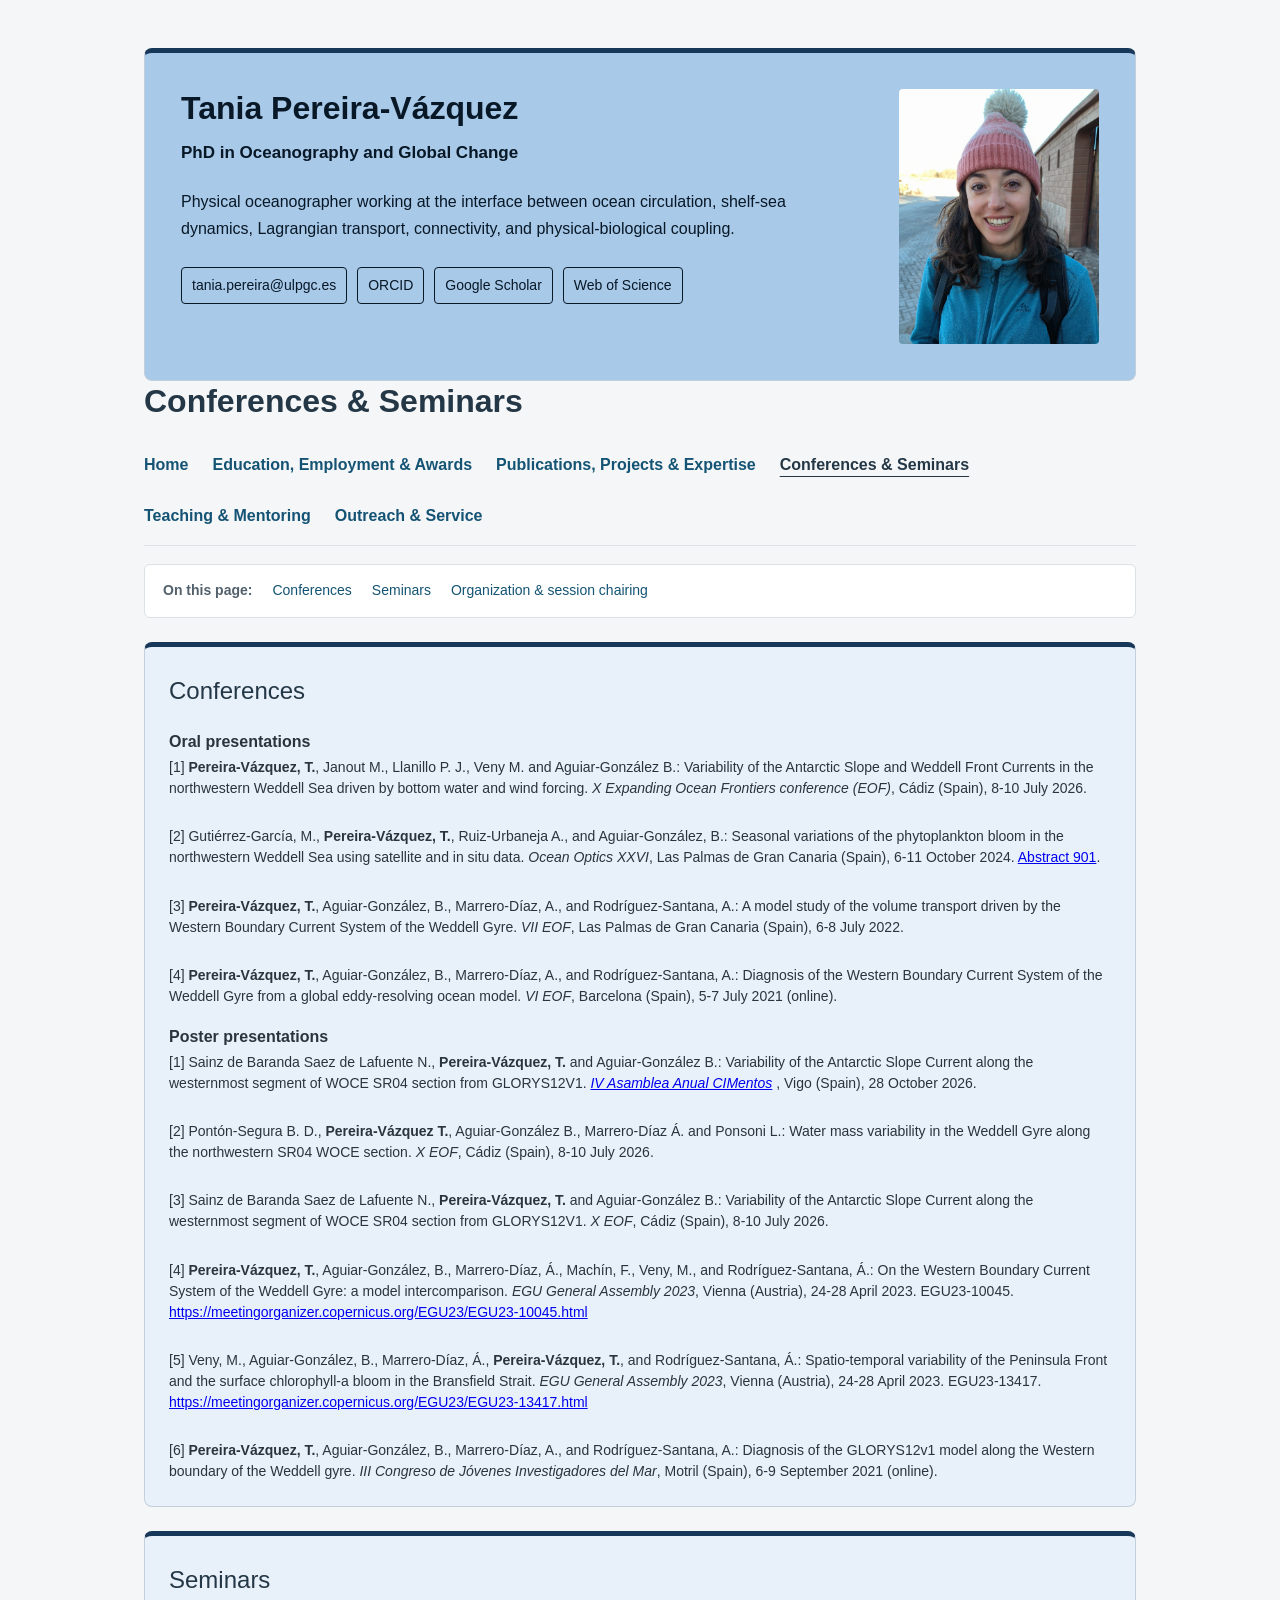
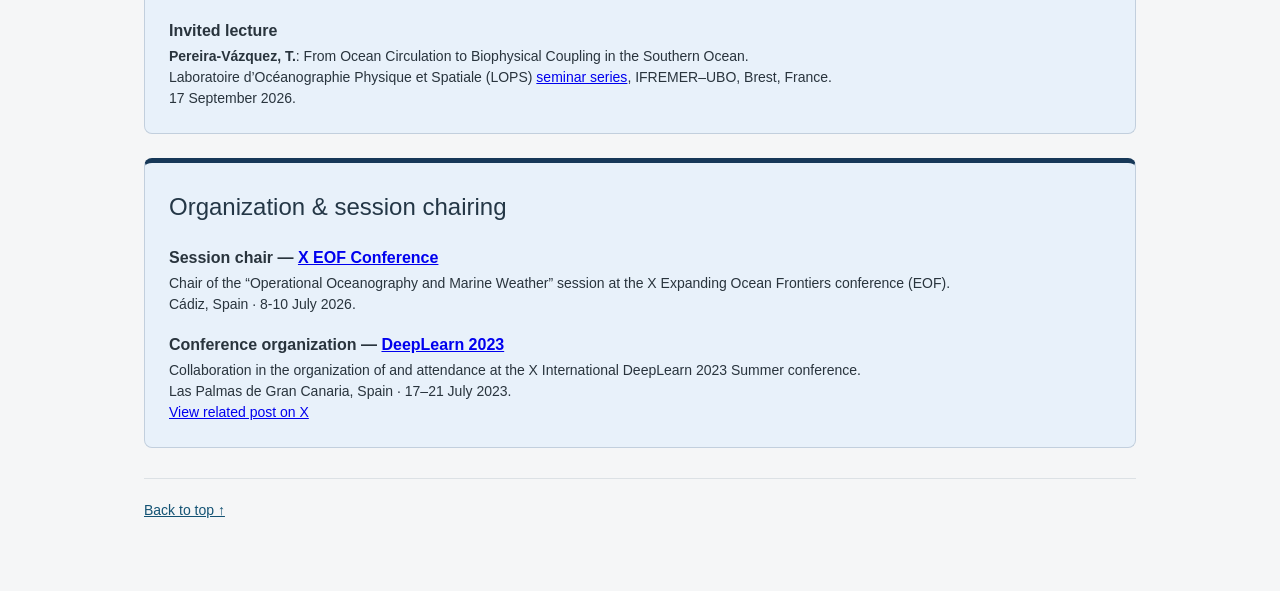
==== conferences.html @ 724df9e7 "Update conferences.html" ====
<!DOCTYPE html>
<html lang="en">
<head>
  <meta charset="UTF-8">
  <meta name="viewport" content="width=device-width, initial-scale=1">
  <title>Conferences &amp; Seminars | Tania Pereira-Vázquez</title>
  <link rel="stylesheet" href="style.css?v=11">
</head>

<body>
     <header class="profile-card" id="top">
    <div class="profile-info">
      <h1>Tania Pereira-Vázquez</h1>

      <p class="profile-title">
        PhD in Oceanography and Global Change
      </p>

      <p class="profile-description">
Physical oceanographer working at the interface between ocean circulation, 
        shelf-sea dynamics, Lagrangian transport, connectivity, and 
        physical-biological coupling.
      </p>

      <div class="profile-links">
        <a href="mailto:tania.pereira@ulpgc.es">
          tania.pereira@ulpgc.es
        </a>

        <a href="https://orcid.org/0000-0002-0922-5340">
          ORCID
        </a>

        <a href="https://scholar.google.com/citations?user=zgnxERMAAAAJ&amp;hl=es">
          Google Scholar
        </a>

        <a href="https://www.webofscience.com/wos/author/record/JVN-6573-2024">
          Web of Science
        </a>
      </div>
    </div>

    <img
      class="profile-photo"
      src="Foto_eu_Atacama_2.jpeg"
      alt="Tania Pereira-Vázquez"
    >
  </header>
  <header class="page-heading">
  
    <h1>Conferences &amp; Seminars</h1>
  </header>

  <nav class="site-nav" aria-label="Main navigation">
    <a href="index.html">Home</a>
    <a href="education.html">Education, Employment &amp; Awards</a>
    <a href="research.html">Publications, Projects &amp; Expertise</a>
    <a href="conferences.html" aria-current="page">
      Conferences &amp; Seminars
    </a>
    <a href="teaching.html">Teaching &amp; Mentoring</a>
    <a href="outreach.html">Outreach &amp; Service</a>
  </nav>

  <nav class="page-index" aria-label="On this page">
    <span>On this page:</span>
    <a href="#conferences">Conferences</a>
    <a href="#seminars">Seminars</a>
    <a href="#organization">Organization &amp; session chairing</a>
  </nav>

  <main>
<section id="conferences" class="section-card">
  <h2>Conferences</h2>

  <h3>Oral presentations</h3>

  <p>
    [1] <strong>Pereira-Vázquez, T.</strong>, Janout M.,
    Llanillo P. J., Veny M. and Aguiar-González B.:
    Variability of the Antarctic Slope and Weddell Front
    Currents in the northwestern Weddell Sea driven by
    bottom water and wind forcing.
    <em>X Expanding Ocean Frontiers conference (EOF)</em>,
    Cádiz (Spain), 8-10 July 2026.
  </p>

  <br>

  <p>
    [2] Gutiérrez-García, M.,
    <strong>Pereira-Vázquez, T.</strong>, Ruiz-Urbaneja A.,
    and Aguiar-González, B.:
    Seasonal variations of the phytoplankton bloom in the
    northwestern Weddell Sea using satellite and in situ data.
    <em>Ocean Optics XXVI</em>,
    Las Palmas de Gran Canaria (Spain), 6-11 October 2024.
    <a
      href="https://2024.oceanopticsconference.org/abstract-gutierrez-garcia/"
      target="_blank"
      rel="noopener noreferrer"
    >Abstract 901</a>.
  </p>

  <br>

  <p>
    [3] <strong>Pereira-Vázquez, T.</strong>,
    Aguiar-González, B., Marrero-Díaz, A.,
    and Rodríguez-Santana, A.:
    A model study of the volume transport driven by the
    Western Boundary Current System of the Weddell Gyre.
    <em>VII EOF</em>,
    Las Palmas de Gran Canaria (Spain), 6-8 July 2022.
  </p>

  <br>

  <p>
    [4] <strong>Pereira-Vázquez, T.</strong>,
    Aguiar-González, B., Marrero-Díaz, A.,
    and Rodríguez-Santana, A.:
    Diagnosis of the Western Boundary Current System of the
    Weddell Gyre from a global eddy-resolving ocean model.
    <em>VI EOF</em>, Barcelona (Spain), 5-7 July 2021 (online).
  </p>

  <h3>Poster presentations</h3>

  <p>
  [1] Sainz de Baranda Saez de Lafuente N.,
  <strong>Pereira-Vázquez, T.</strong>
  and Aguiar-González B.:
  Variability of the Antarctic Slope Current along the
  westernmost segment of WOCE SR04 section from GLORYS12V1.
  <em>
    <a
      href="https://cim.uvigo.gal/es/2026/10/iv-asamblea-anual-cimentos/"
      target="_blank"
      rel="noopener noreferrer"
    >IV Asamblea Anual CIMentos</a>
  </em>, Vigo (Spain), 28 October 2026.
</p>

<br>
  <p>
    [2] Pontón-Segura B. D.,
    <strong>Pereira-Vázquez T.</strong>,
    Aguiar-González B., Marrero-Díaz Á. and Ponsoni L.:
    Water mass variability in the Weddell Gyre along the
    northwestern SR04 WOCE section.
    <em>X EOF</em>, Cádiz (Spain), 8-10 July 2026.
  </p>

  <br>

  <p>
    [3] Sainz de Baranda Saez de Lafuente N.,
    <strong>Pereira-Vázquez, T.</strong>
    and Aguiar-González B.:
    Variability of the Antarctic Slope Current along the
    westernmost segment of WOCE SR04 section from GLORYS12V1.
    <em>X EOF</em>, Cádiz (Spain), 8-10 July 2026.
  </p>

  <br>

  <p>
    [4] <strong>Pereira-Vázquez, T.</strong>,
    Aguiar-González, B., Marrero-Díaz, Á., Machín, F.,
    Veny, M., and Rodríguez-Santana, Á.:
    On the Western Boundary Current System of the Weddell
    Gyre: a model intercomparison.
    <em>EGU General Assembly 2023</em>,
    Vienna (Austria), 24-28 April 2023. EGU23-10045.<br>
    <a
      href="https://meetingorganizer.copernicus.org/EGU23/EGU23-10045.html"
      target="_blank"
      rel="noopener noreferrer"
    >https://meetingorganizer.copernicus.org/EGU23/EGU23-10045.html</a>
  </p>

  <br>

  <p>
    [5] Veny, M., Aguiar-González, B., Marrero-Díaz, Á.,
    <strong>Pereira-Vázquez, T.</strong>,
    and Rodríguez-Santana, Á.:
    Spatio-temporal variability of the Peninsula Front and
    the surface chlorophyll-a bloom in the Bransfield Strait.
    <em>EGU General Assembly 2023</em>,
    Vienna (Austria), 24-28 April 2023. EGU23-13417.<br>
    <a
      href="https://meetingorganizer.copernicus.org/EGU23/EGU23-13417.html"
      target="_blank"
      rel="noopener noreferrer"
    >https://meetingorganizer.copernicus.org/EGU23/EGU23-13417.html</a>
  </p>

  <br>

  <p>
    [6] <strong>Pereira-Vázquez, T.</strong>,
    Aguiar-González, B., Marrero-Díaz, A.,
    and Rodríguez-Santana, A.:
    Diagnosis of the GLORYS12v1 model along the Western
    boundary of the Weddell gyre.
    <em>III Congreso de Jóvenes Investigadores del Mar</em>,
    Motril (Spain), 6-9 September 2021 (online).
  </p>
</section>

<section id="seminars" class="section-card">
  <h2>Seminars</h2>

  <h3>Invited lecture</h3>

  <p>
    <strong>Pereira-Vázquez, T.</strong>:
    From Ocean Circulation to Biophysical Coupling
    in the Southern Ocean.<br>
    Laboratoire d’Océanographie Physique et Spatiale
    (LOPS) <a href="https://www.umr-lops.fr/seminars/"
    target="_blank"
    rel="noopener noreferrer">seminar series</a>, IFREMER–UBO,
    Brest, France.<br>
    17 September 2026.
  </p>
</section>

<section id="organization" class="section-card">
  <h2>Organization &amp; session chairing</h2>

 <h3>
  Session chair —
  <a href="https://ismscadiz.es/eof"
     target="_blank"
     rel="noopener noreferrer">X EOF Conference</a>
</h3>
  <p>
    Chair of the “Operational Oceanography and Marine Weather”
    session at the X Expanding Ocean Frontiers conference (EOF).<br>
    Cádiz, Spain · 8-10 July 2026.
  </p>

  <h3>
  Conference organization —
  <a href="https://deeplearn.irdta.eu/2023su/"
     target="_blank"
     rel="noopener noreferrer">DeepLearn 2023</a>
</h3>
<p>
  Collaboration in the organization of and attendance at
  the X International DeepLearn 2023 Summer conference.<br>
  Las Palmas de Gran Canaria, Spain · 17–21 July 2023.<br>
  <a
    href="https://x.com/taniapvz28/status/1681241855101480960"
    target="_blank"
    rel="noopener noreferrer"
  >View related post on X</a>
</p>
</section>
  </main>

  <footer class="site-footer">
    <a href="#top">Back to top ↑</a>
  </footer>
</body>
</html>
---- style.css ----
* {
  box-sizing: border-box;
}

body {
  font-family: Arial, sans-serif;
  max-width: 1040px;
  margin: 48px auto;
  padding: 0 24px;
  line-height: 1.7;
  color: #29343d;
  background-color: #f5f6f7;
}

.profile-card {
  display: flex;
  align-items: flex-start;
  gap: 40px;
  padding: 36px;
  background-color: #ffffff;
  border: 1px solid #dce1e5;
  border-radius: 8px;
}

.profile-info {
  flex: 1;
  min-width: 0;
}

.profile-card h1 {
  margin: 0 0 12px;
  font-size: 32px;
  line-height: 1.2;
  font-weight: 600;
  color: #243746;
}

.profile-title {
  margin: 0 0 20px;
  font-size: 17px;
  font-weight: 600;
  color: #52616c;
}

.profile-description {
  margin: 0 0 24px;
  font-size: 16px;
}

.profile-photo {
  display: block;
  flex-shrink: 0;
  width: 200px;
  max-width: 100%;
  height: auto;
  border-radius: 4px;
}

.profile-links {
  display: flex;
  flex-wrap: wrap;
  gap: 10px;
}

.profile-links a {
  padding: 6px 10px;
  border: 1px solid #dce1e5;
  border-radius: 4px;
  font-size: 14px;
  color: #145374;
  text-decoration: none;
  overflow-wrap: anywhere;
}

.profile-links a:hover,
.profile-links a:focus-visible {
  background-color: #eef4f7;
  border-color: #145374;
  text-decoration: underline;
}

.site-nav {
  display: flex;
  flex-wrap: wrap;
  gap: 24px;
  margin-top: 28px;
  padding-bottom: 16px;
  border-bottom: 1px solid #dce1e5;
}

.site-nav a {
  color: #145374;
  text-decoration: none;
  font-weight: 600;
}

.site-nav a:hover,
.site-nav a:focus-visible {
  text-decoration: underline;
}

section {
  padding: 30px 0;
}

section h2 {
  margin-top: 0;
  color: #243746;
  font-weight: 500;
}

@media (max-width: 700px) {
  .profile-card {
    flex-direction: column;
    gap: 24px;
    padding: 24px;
  }

  .profile-card h1 {
    font-size: 28px;
  }
}

.site-nav a[aria-current="page"] {
  color: #243746;
  text-decoration: underline;
  text-underline-offset: 6px;
}

.page-index {
  display: flex;
  flex-wrap: wrap;
  align-items: center;
  gap: 10px 20px;
  margin-top: 18px;
  padding: 14px 18px;
  background-color: #ffffff;
  border: 1px solid #dce1e5;
  border-radius: 6px;
  font-size: 14px;
}

.page-index span {
  color: #52616c;
  font-weight: 600;
}

.page-index a {
  color: #145374;
  text-decoration: none;
}

.page-index a:hover,
.page-index a:focus-visible {
  text-decoration: underline;
}

section[id] {
  scroll-margin-top: 24px;
}

.site-name {
  margin: 0 0 12px;
  font-size: 16px;
}

.site-name a {
  color: #52616c;
  text-decoration: none;
}

.site-name a:hover,
.site-name a:focus-visible {
  text-decoration: underline;
}

.page-heading h1 {
  margin: 0;
  color: #243746;
  font-size: 32px;
  line-height: 1.3;
  font-weight: 600;
}

.site-footer {
  margin-top: 30px;
  padding: 20px 0;
  border-top: 1px solid #dce1e5;
  font-size: 14px;
}

.site-footer a {
  color: #145374;
}


.section-card h3 {
  font-size: 16px;
  margin-top: 16px;
  margin-bottom: 2px;
}

.section-card p {
  font-size: 14px;
  line-height: 1.5;
  margin-top: 0;
  margin-bottom: 0;
}

@media (max-width: 600px) {
  .section-card {
    padding: 18px;
  }
}

.section-card {
  margin-top: 24px;
  padding: 24px;
  background-color: #ffffff;
  border: 1px solid #dce1e5;
  border-radius: 8px;
}

.section-card h2 {
  margin-top: 0;
  margin-bottom: 16px;
}

/* Colores y borde superior de todas las tarjetas */
.section-card,
.profile-card {
  border: 1px solid #c2cfdd;
  border-top: 5px solid #173858;
  border-radius: 8px;
}

/* Tarjetas de los apartados */
.section-card {
  background-color: #e8f1fa;
}

/* Tarjeta de presentación con fotografía */
.profile-card {
  background-color: #a8c9e8;
  color: #ffffff;
}

.profile-card h1,
.profile-card .profile-title,
.profile-card .profile-description {
  color: #ffffff;
}

/* Enlaces de contacto sobre el fondo azul */
.profile-card .profile-links a {
  color: #ffffff;
  border-color: #ffffff;
  background-color: transparent;
}

.profile-card .profile-links a:hover,
.profile-card .profile-links a:focus-visible {
  color: #173858;
  background-color: #ffffff;
  border-color: #ffffff;
}

@media (max-width: 600px) {
  .section-card {
    padding: 18px;
  }
}

.profile-card,
.profile-card h1,
.profile-card .profile-title,
.profile-card .profile-description {
  color: #081827;
}

.profile-card .profile-links a {
  color: #081827;
  border-color: #081827;
}

.profile-card .profile-links a:hover,
.profile-card .profile-links a:focus-visible {
  color: #081827;
  background-color: #ffffff;
  border-color: #081827;
}
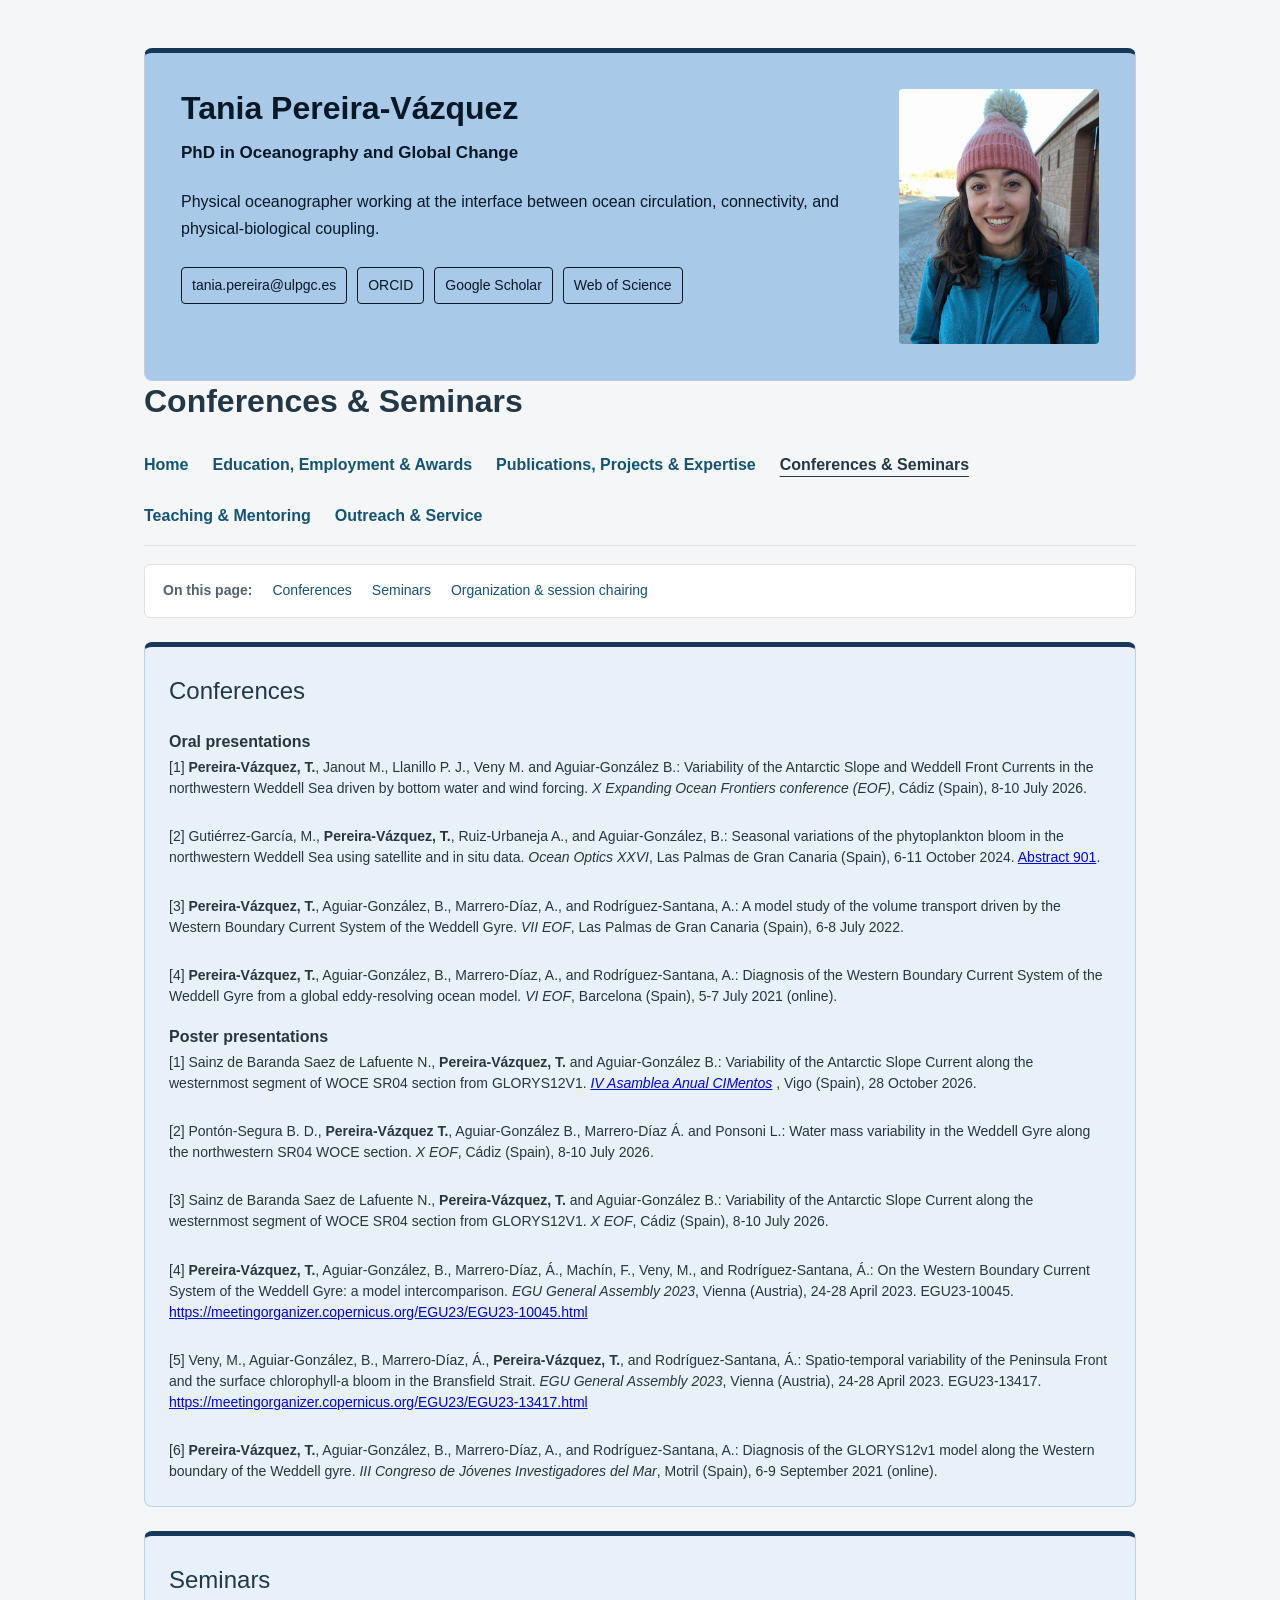
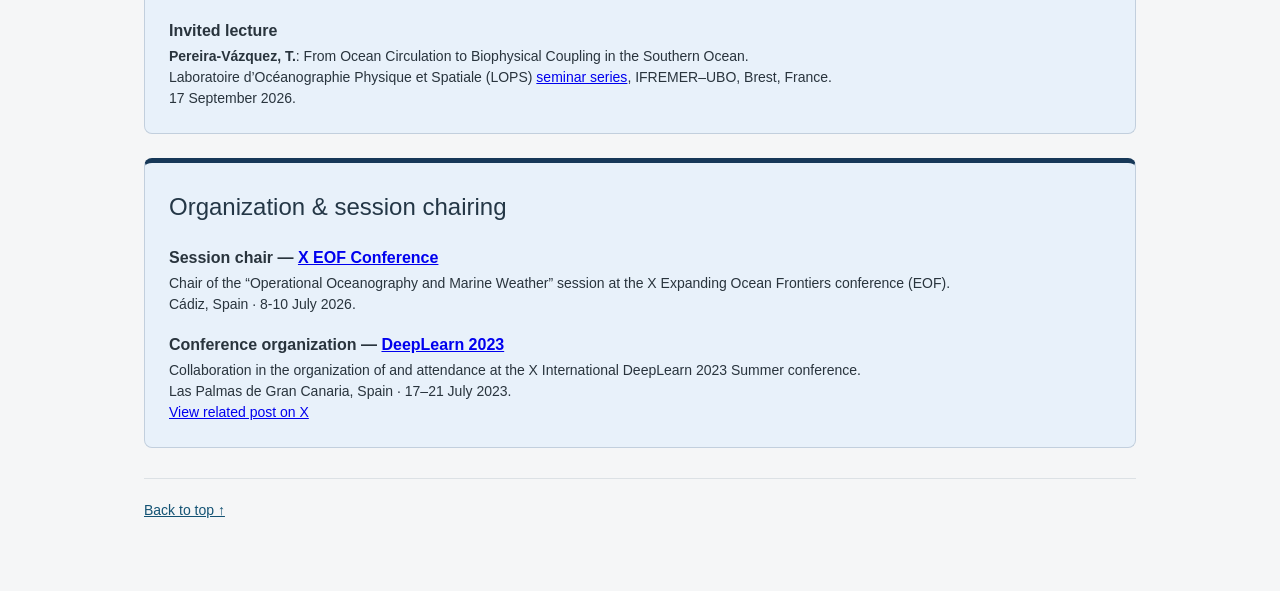
==== commit 758b169f: "Update bio" ====
--- a/conferences.html
+++ b/conferences.html
@@ -18,8 +18,7 @@
 
       <p class="profile-description">
 Physical oceanographer working at the interface between ocean circulation, 
-        shelf-sea dynamics, Lagrangian transport, connectivity, and 
-        physical-biological coupling.
+         connectivity, and physical-biological coupling.
       </p>
 
       <div class="profile-links">
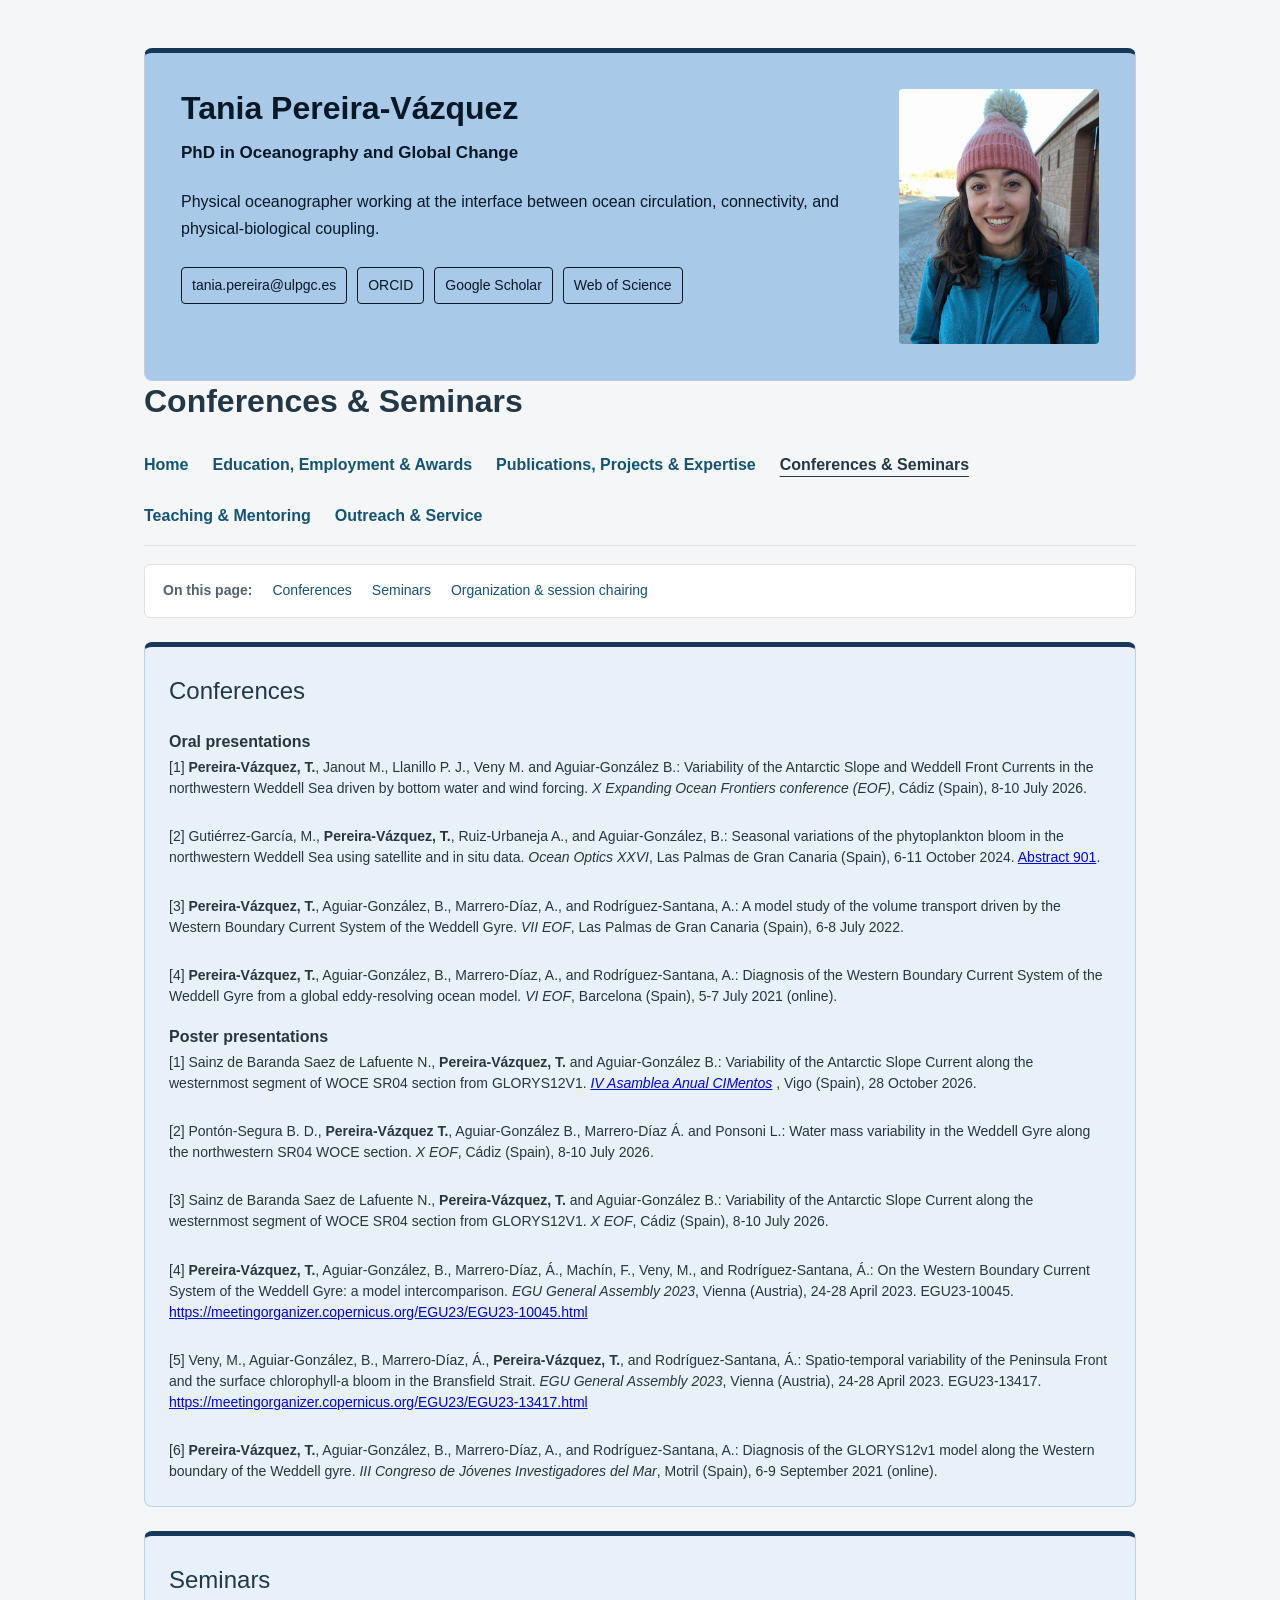
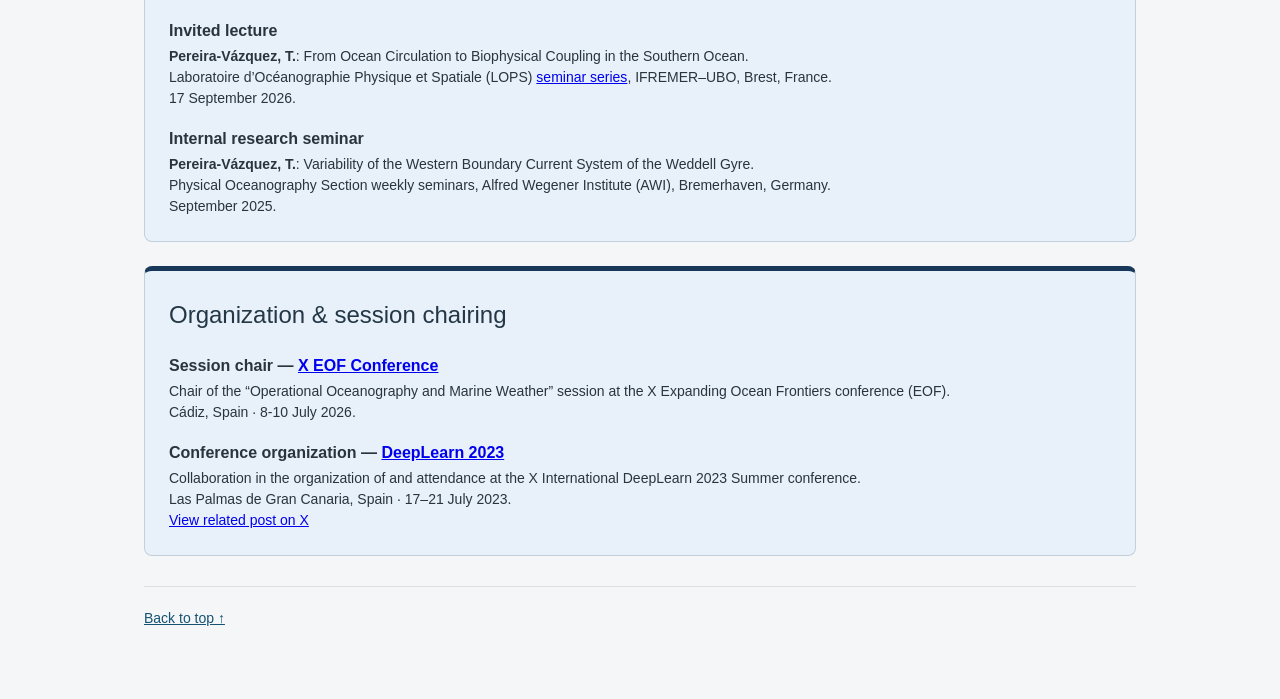
==== commit 09fb57e5: "Update info" ====
--- a/conferences.html
+++ b/conferences.html
@@ -226,6 +226,17 @@
     Brest, France.<br>
     17 September 2026.
   </p>
+
+  <h3>Internal research seminar</h3>
+<p>
+  <strong>Pereira-Vázquez, T.</strong>:
+  Variability of the Western Boundary Current System
+  of the Weddell Gyre.<br>
+  Physical Oceanography Section weekly seminars,
+  Alfred Wegener Institute (AWI),
+  Bremerhaven, Germany.<br>
+  September 2025.
+</p>
 </section>
 
 <section id="organization" class="section-card">
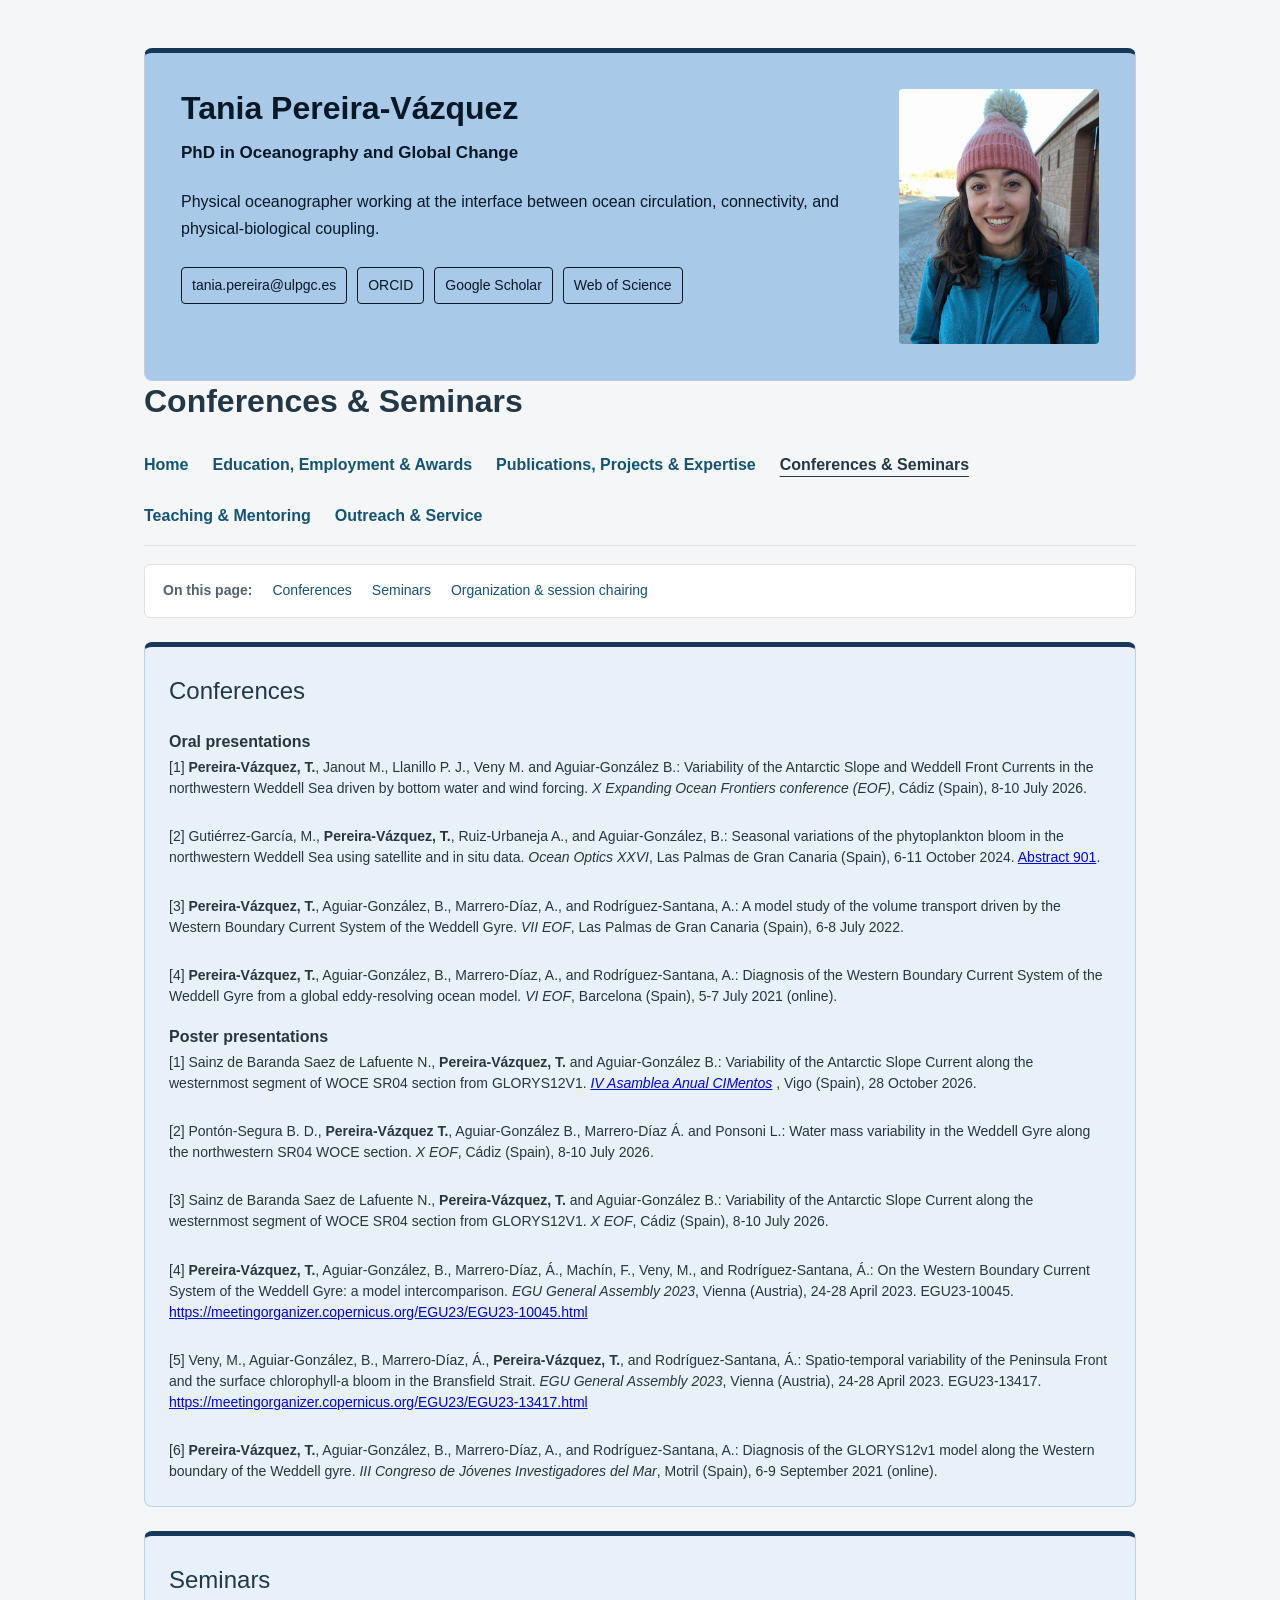
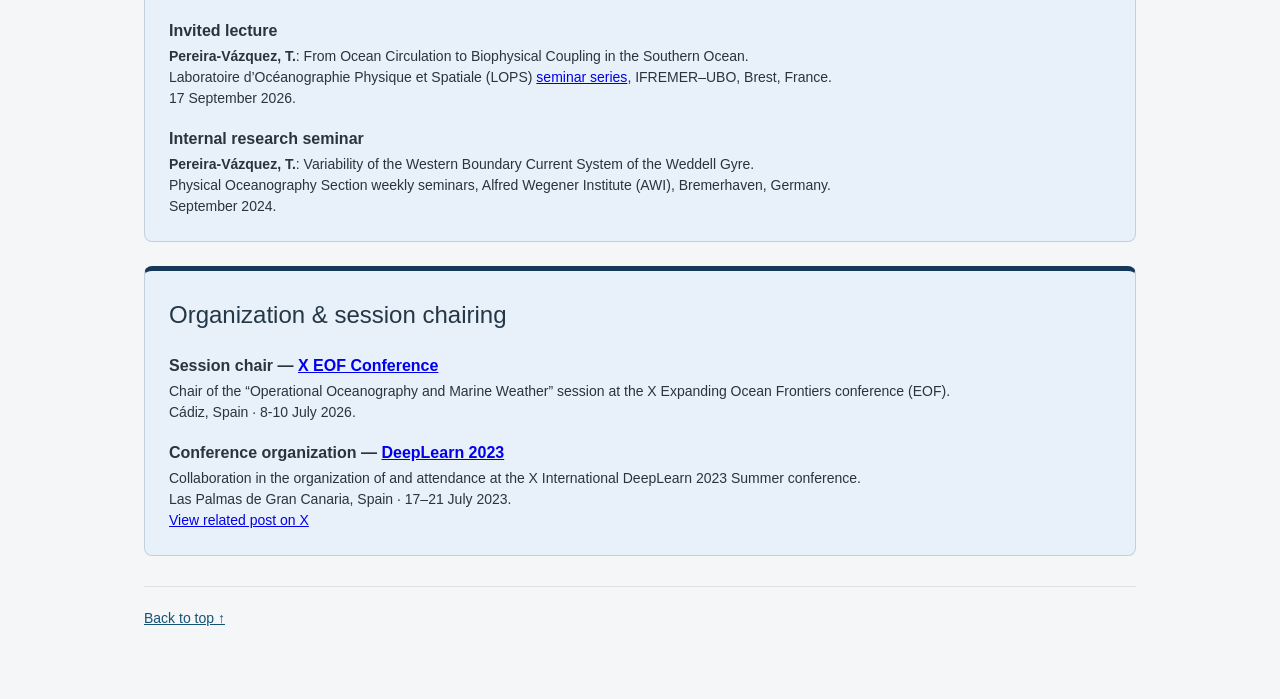
==== commit c37a5079: "Update conferences.html" ====
--- a/conferences.html
+++ b/conferences.html
@@ -235,7 +235,7 @@
   Physical Oceanography Section weekly seminars,
   Alfred Wegener Institute (AWI),
   Bremerhaven, Germany.<br>
-  September 2025.
+  September 2024.
 </p>
 </section>
 
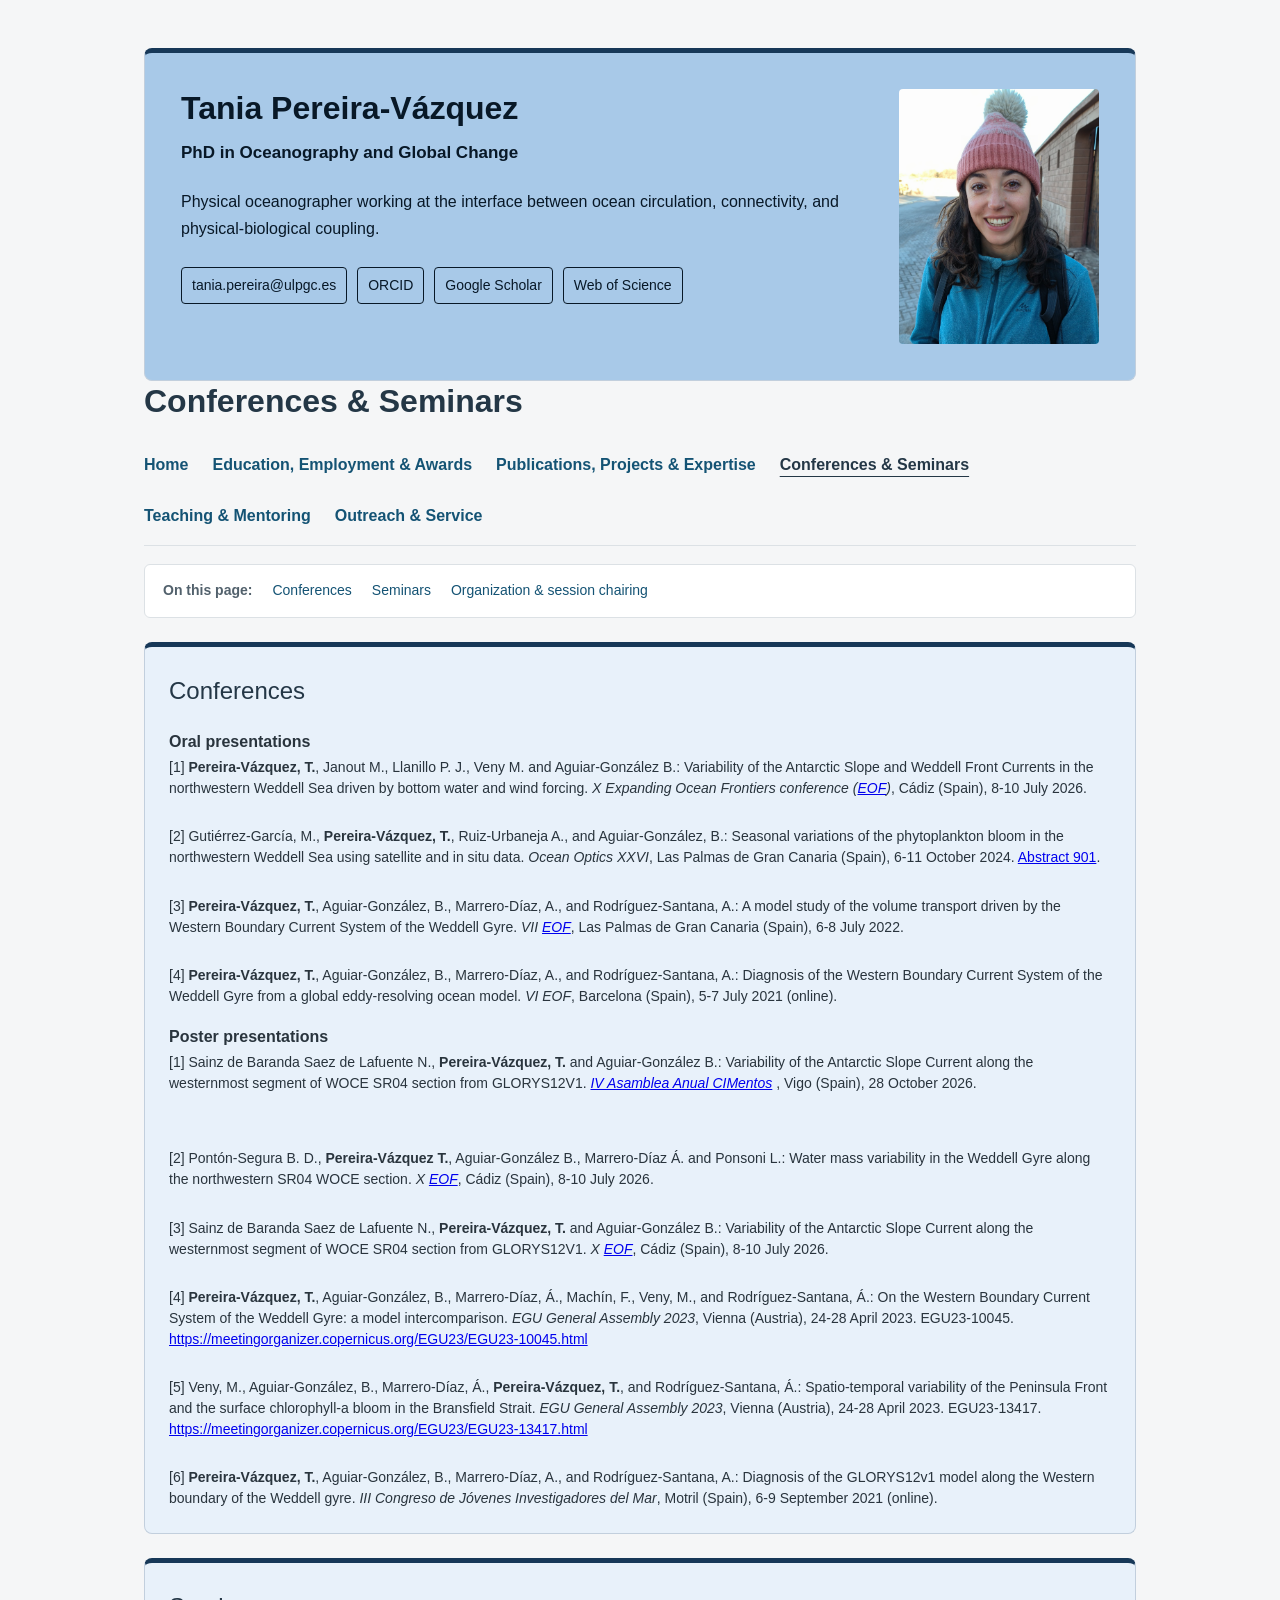
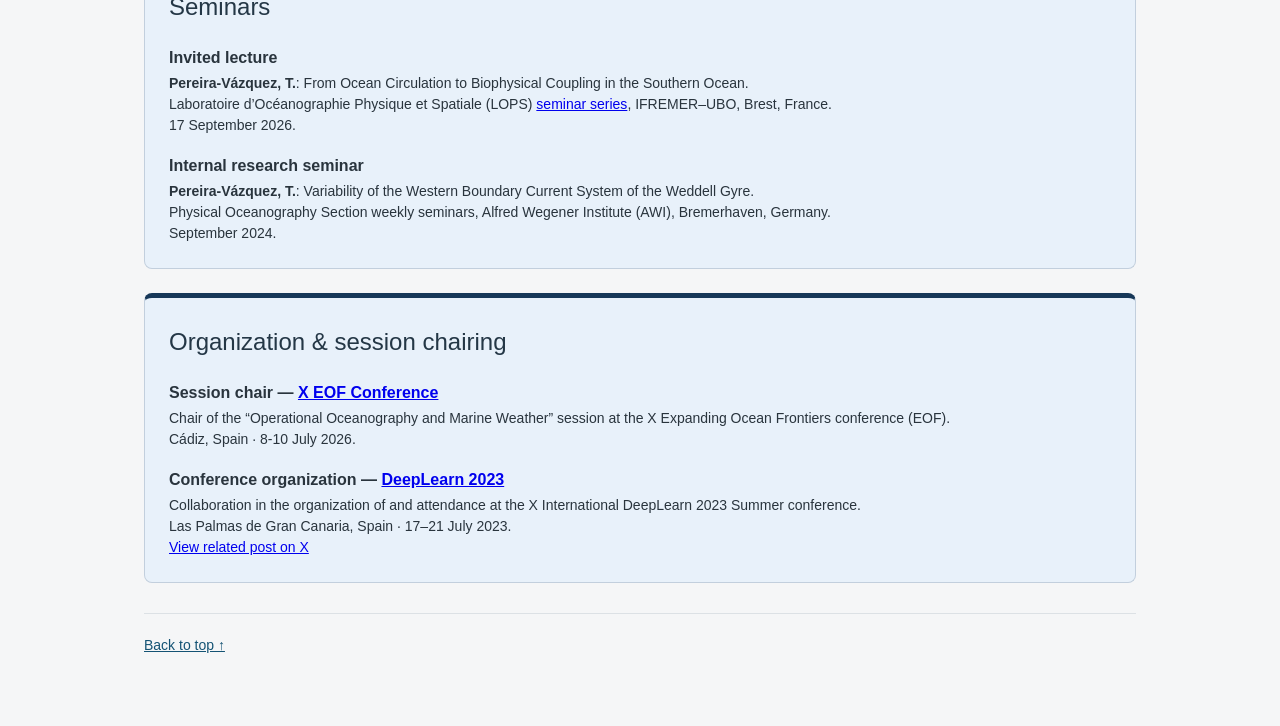
==== commit f335c8d7: "Update conferences links" ====
--- a/conferences.html
+++ b/conferences.html
@@ -76,14 +76,17 @@
   <h3>Oral presentations</h3>
 
   <p>
-    [1] <strong>Pereira-Vázquez, T.</strong>, Janout M.,
-    Llanillo P. J., Veny M. and Aguiar-González B.:
-    Variability of the Antarctic Slope and Weddell Front
-    Currents in the northwestern Weddell Sea driven by
-    bottom water and wind forcing.
-    <em>X Expanding Ocean Frontiers conference (EOF)</em>,
-    Cádiz (Spain), 8-10 July 2026.
-  </p>
+  [1] <strong>Pereira-Vázquez, T.</strong>, Janout M.,
+  Llanillo P. J., Veny M. and Aguiar-González B.:
+  Variability of the Antarctic Slope and Weddell Front
+  Currents in the northwestern Weddell Sea driven by
+  bottom water and wind forcing.
+  <em>X Expanding Ocean Frontiers conference
+    (<a href="https://ismscadiz.es/programa-eof"
+        target="_blank"
+        rel="noopener noreferrer">EOF</a>)</em>,
+  Cádiz (Spain), 8-10 July 2026.
+</p>
 
   <br>
 
@@ -104,15 +107,17 @@
 
   <br>
 
-  <p>
-    [3] <strong>Pereira-Vázquez, T.</strong>,
-    Aguiar-González, B., Marrero-Díaz, A.,
-    and Rodríguez-Santana, A.:
-    A model study of the volume transport driven by the
-    Western Boundary Current System of the Weddell Gyre.
-    <em>VII EOF</em>,
-    Las Palmas de Gran Canaria (Spain), 6-8 July 2022.
-  </p>
+ <p>
+  [3] <strong>Pereira-Vázquez, T.</strong>,
+  Aguiar-González, B., Marrero-Díaz, A.,
+  and Rodríguez-Santana, A.:
+  A model study of the volume transport driven by the
+  Western Boundary Current System of the Weddell Gyre.
+  <em>VII <a href="https://isms-canarias.com/programa-eof"
+             target="_blank"
+             rel="noopener noreferrer">EOF</a></em>,
+  Las Palmas de Gran Canaria (Spain), 6-8 July 2022.
+</p>
 
   <br>
 
@@ -143,26 +148,33 @@
 </p>
 
 <br>
-  <p>
-    [2] Pontón-Segura B. D.,
-    <strong>Pereira-Vázquez T.</strong>,
-    Aguiar-González B., Marrero-Díaz Á. and Ponsoni L.:
-    Water mass variability in the Weddell Gyre along the
-    northwestern SR04 WOCE section.
-    <em>X EOF</em>, Cádiz (Spain), 8-10 July 2026.
-  </p>
-
-  <br>
-
-  <p>
-    [3] Sainz de Baranda Saez de Lafuente N.,
-    <strong>Pereira-Vázquez, T.</strong>
-    and Aguiar-González B.:
-    Variability of the Antarctic Slope Current along the
-    westernmost segment of WOCE SR04 section from GLORYS12V1.
-    <em>X EOF</em>, Cádiz (Spain), 8-10 July 2026.
-  </p>
-
+<br>
+
+<p>
+  [2] Pontón-Segura B. D.,
+  <strong>Pereira-Vázquez T.</strong>,
+  Aguiar-González B., Marrero-Díaz Á. and Ponsoni L.:
+  Water mass variability in the Weddell Gyre along the
+  northwestern SR04 WOCE section.
+  <em>X <a href="https://ismscadiz.es/programa-eof"
+           target="_blank"
+           rel="noopener noreferrer">EOF</a></em>,
+  Cádiz (Spain), 8-10 July 2026.
+</p>
+
+<br>
+
+<p>
+  [3] Sainz de Baranda Saez de Lafuente N.,
+  <strong>Pereira-Vázquez, T.</strong>
+  and Aguiar-González B.:
+  Variability of the Antarctic Slope Current along the
+  westernmost segment of WOCE SR04 section from GLORYS12V1.
+  <em>X <a href="https://ismscadiz.es/programa-eof"
+           target="_blank"
+           rel="noopener noreferrer">EOF</a></em>,
+  Cádiz (Spain), 8-10 July 2026.
+</p>
   <br>
 
   <p>
@@ -244,7 +256,7 @@
 
  <h3>
   Session chair —
-  <a href="https://ismscadiz.es/eof"
+  <a href="https://ismscadiz.es/programa-eof"
      target="_blank"
      rel="noopener noreferrer">X EOF Conference</a>
 </h3>
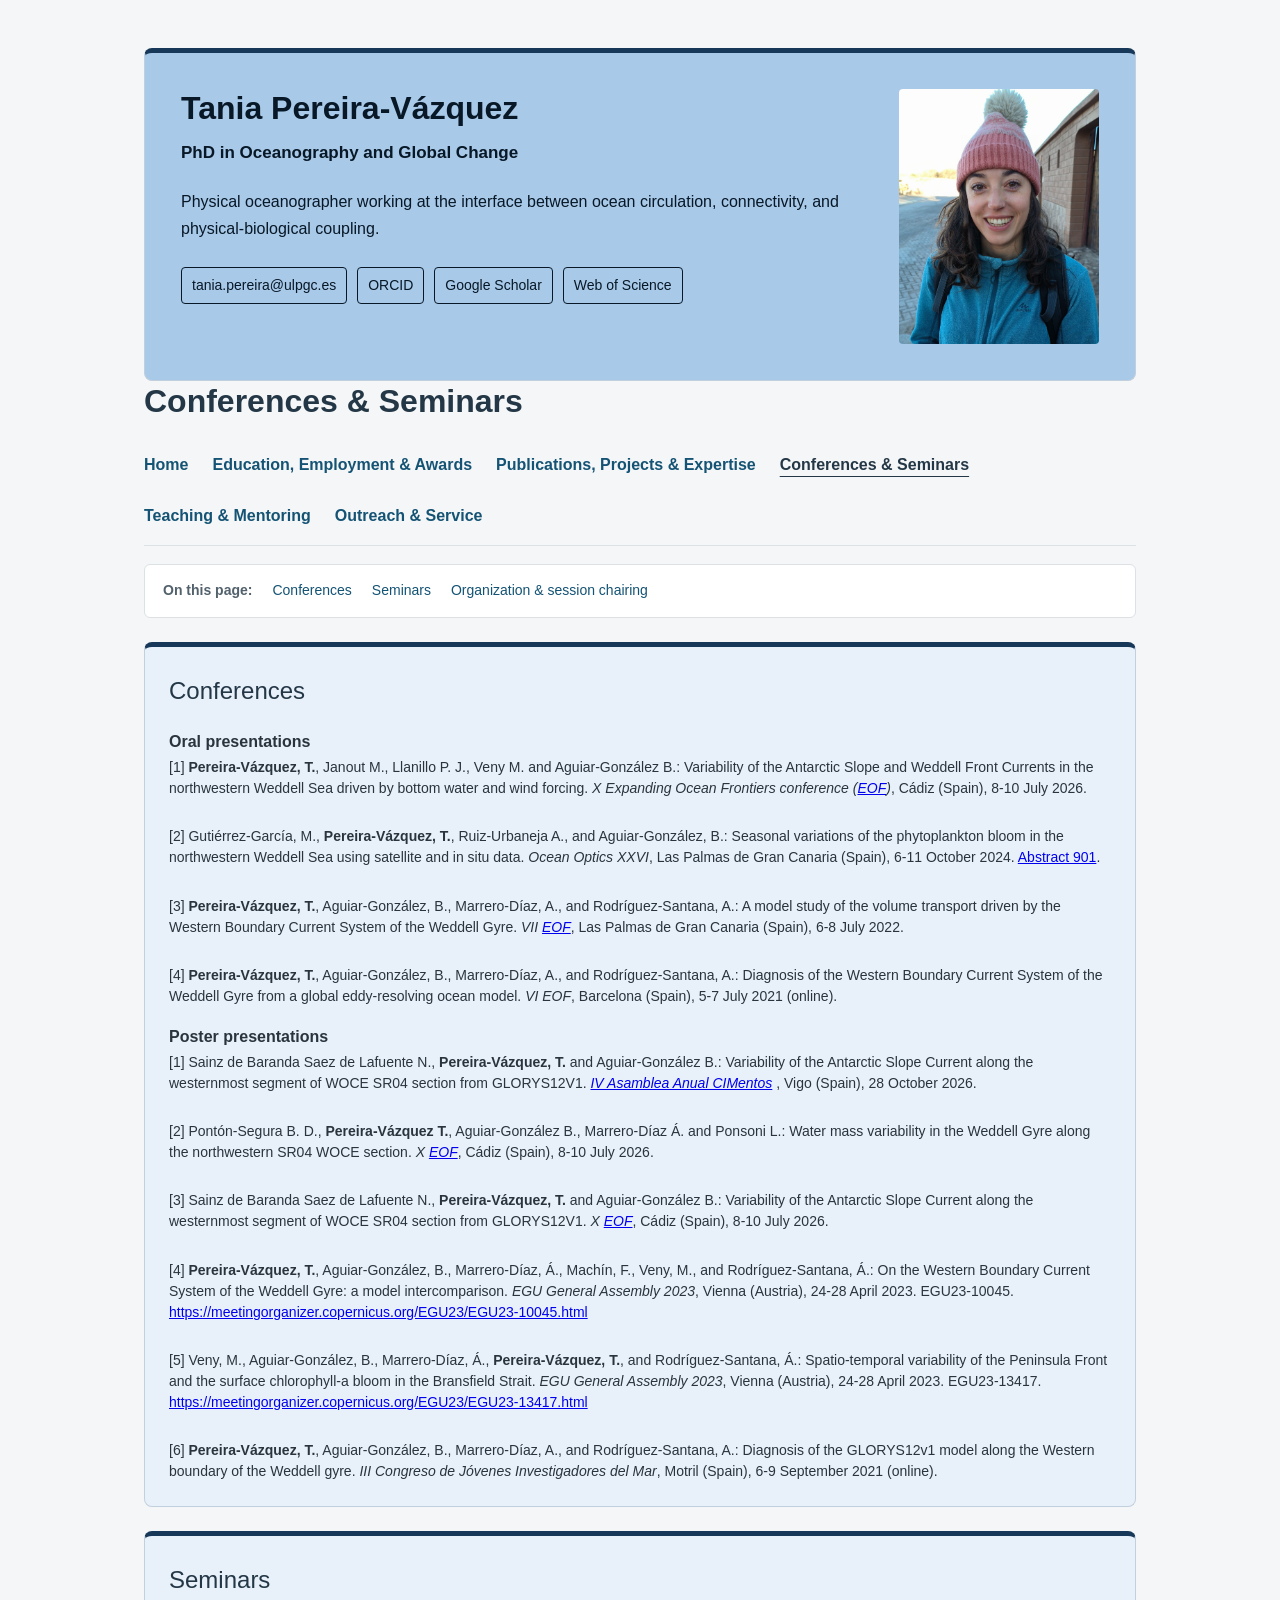
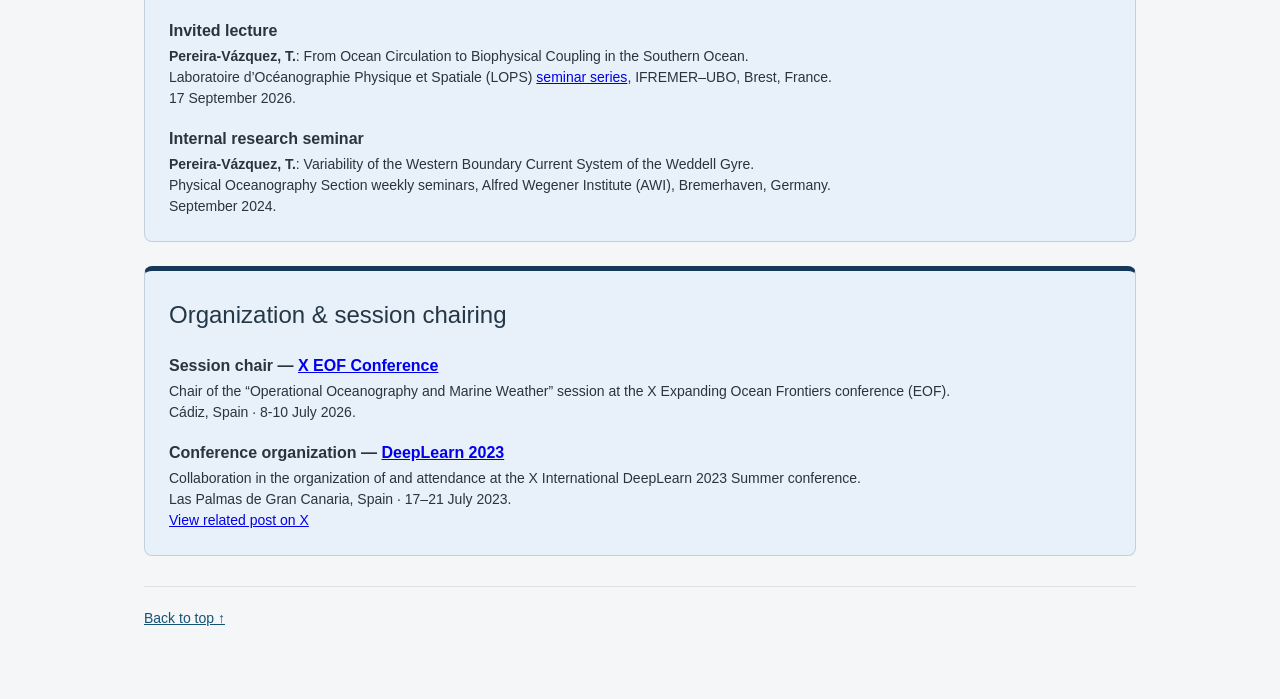
==== commit 4bf1922d: "Update conferences.html" ====
--- a/conferences.html
+++ b/conferences.html
@@ -148,7 +148,6 @@
 </p>
 
 <br>
-<br>
 
 <p>
   [2] Pontón-Segura B. D.,
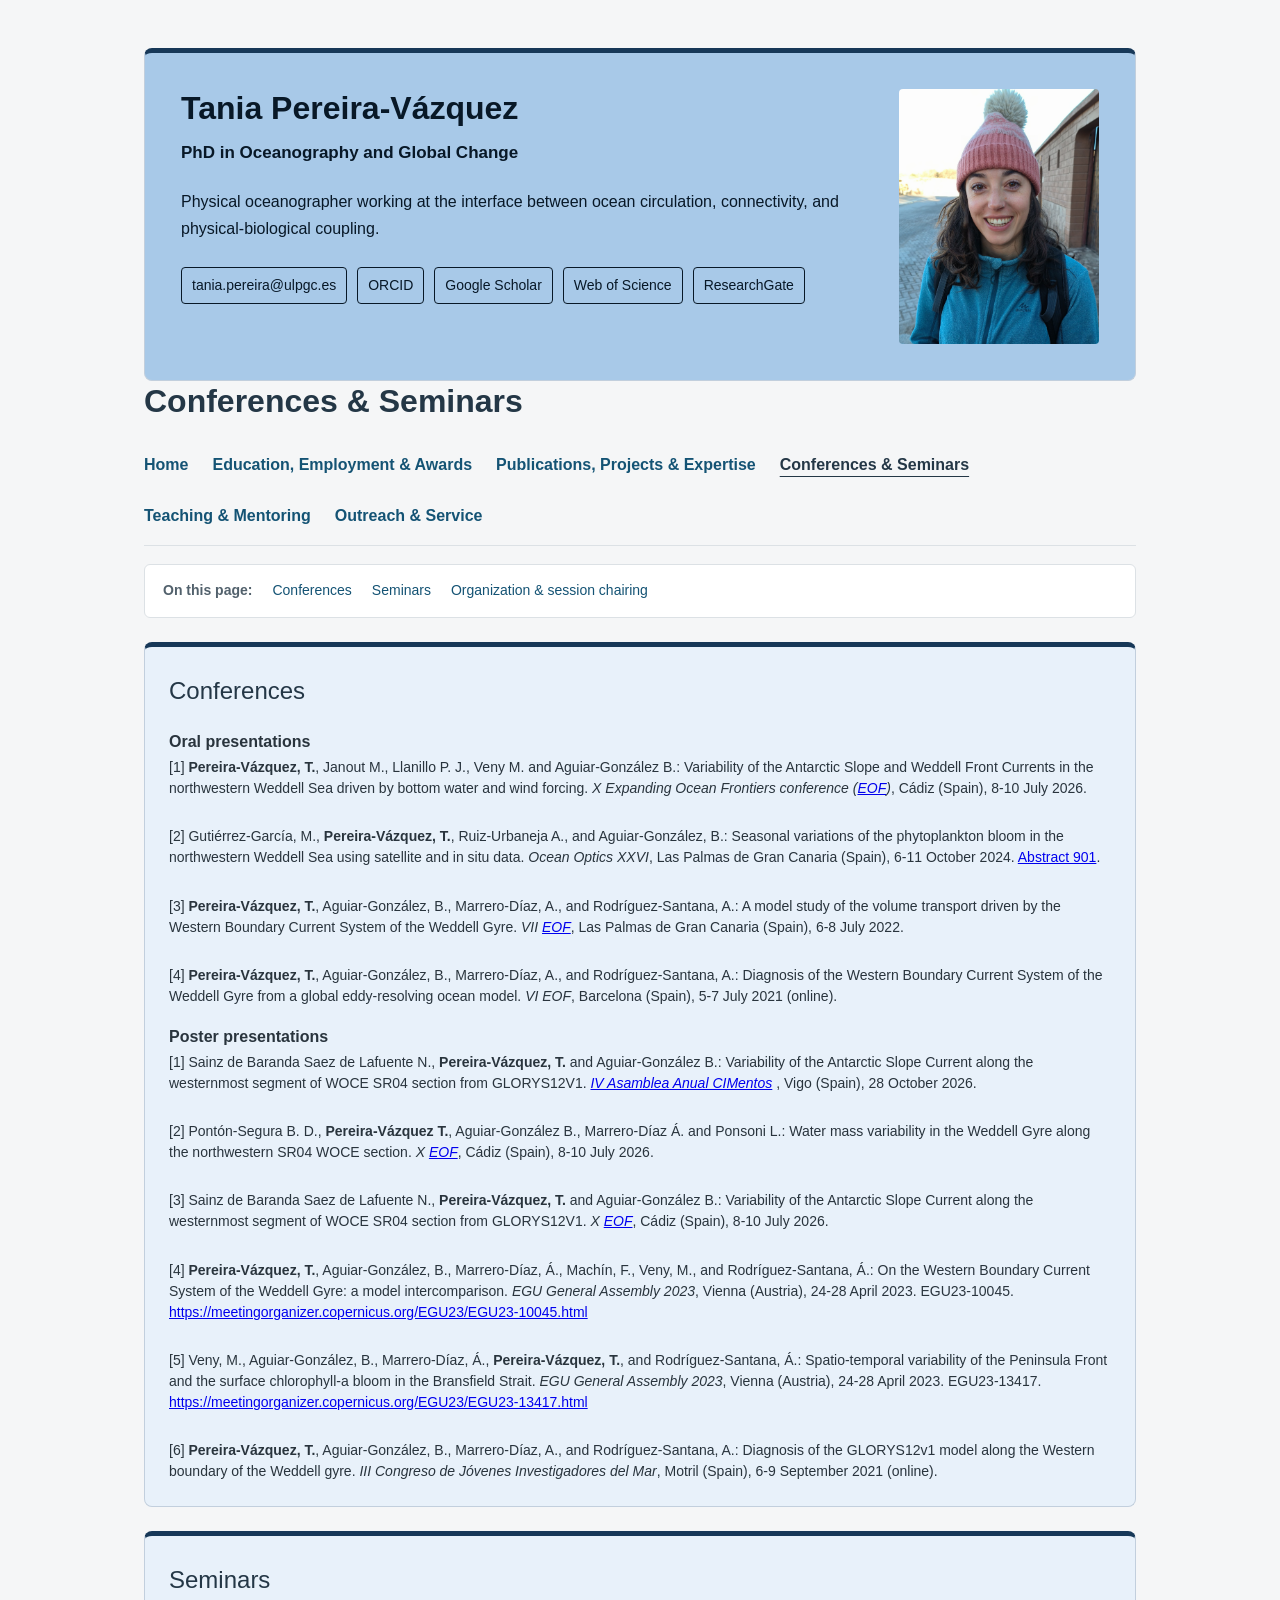
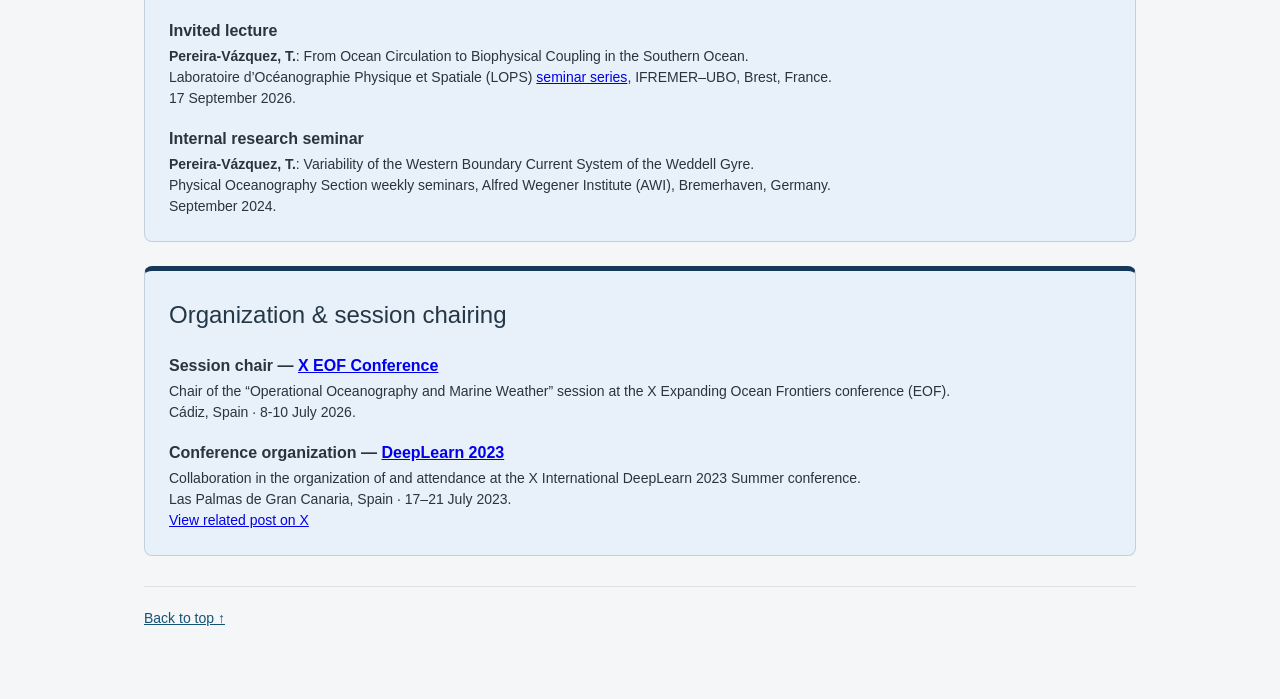
==== commit 7a6efdc7: "add researchgate" ====
--- a/conferences.html
+++ b/conferences.html
@@ -37,6 +37,13 @@
         <a href="https://www.webofscience.com/wos/author/record/JVN-6573-2024">
           Web of Science
         </a>
+
+        <a
+  href="https://www.researchgate.net/profile/Tania-Pereira-Vazquez"
+  target="_blank"
+  rel="noopener noreferrer"
+>ResearchGate</a>
+        
       </div>
     </div>
 
